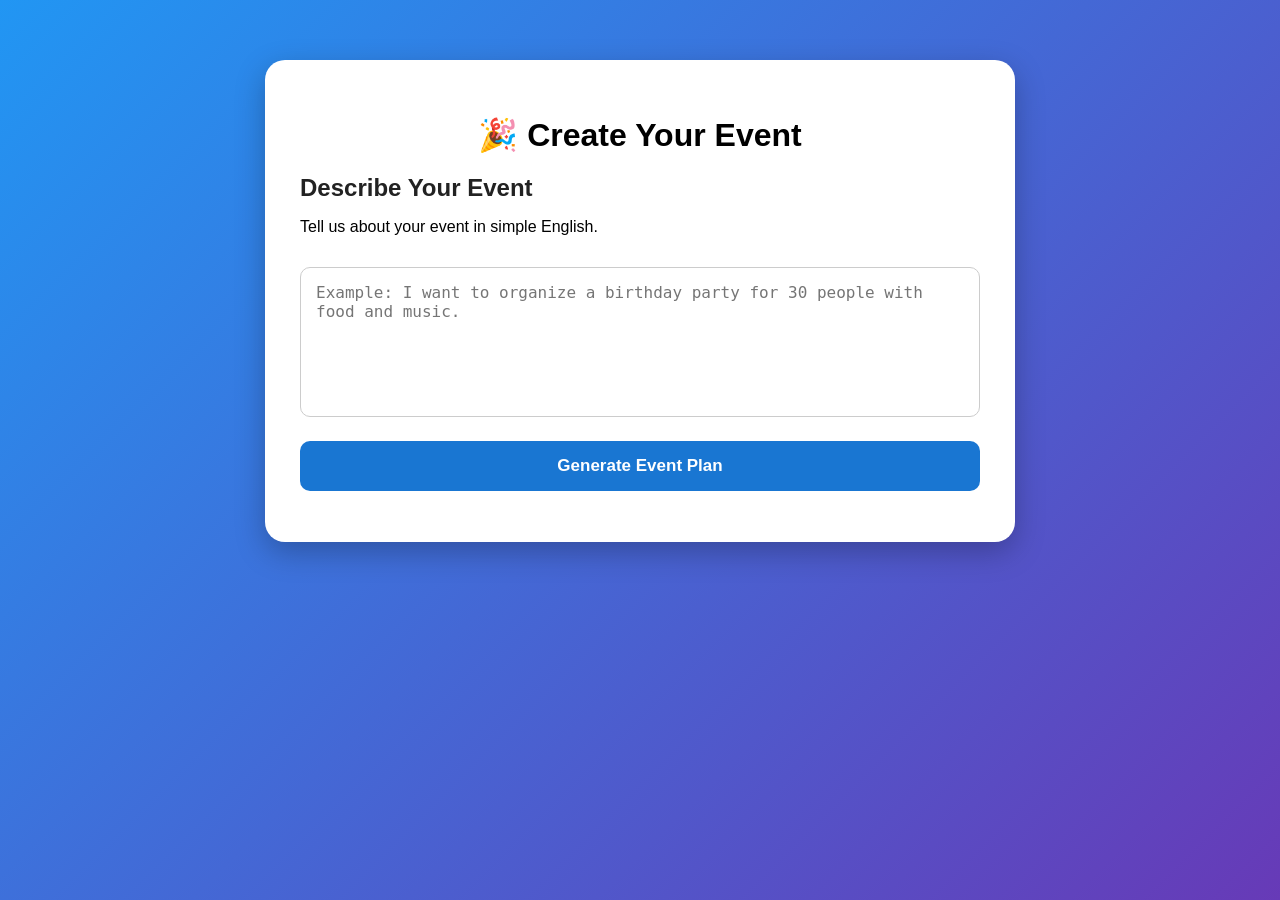
==== frontend/create.html @ 6b5cb4f7 "Event2Plan project" ====
<!DOCTYPE html>
<html lang="en">

<head>
    <meta charset="UTF-8">
    <meta name="viewport" content="width=device-width, initial-scale=1.0">

    <title>Create Event - Event2Plan</title>

    <link rel="stylesheet" href="style.css">
</head>

<body>

    <div class="container">

        <h1>🎉 Create Your Event</h1>

        <h2>Describe Your Event</h2>

        <p>
            Tell us about your event in simple English.
        </p>

        <textarea
            id="eventText"
            rows="8"
            placeholder="Example: I want to organize a birthday party for 30 people with food and music."
        ></textarea>

        <br>

        <button onclick="generatePlan()">
            Generate Event Plan
        </button>

        <p id="message"></p>

    </div>


    <script>

        async function generatePlan() {

            const text =
                document.getElementById("eventText").value.trim();

            const message =
                document.getElementById("message");


            // Empty input
            if (text === "") {

                message.innerText =
                    "Please describe your event.";

                return;
            }


            // Show processing message
            message.innerText =
                "Analyzing your event using NLP...";


            try {

                const response = await fetch("/generate", {

                    method: "POST",

                    headers: {
                        "Content-Type": "application/json"
                    },

                    body: JSON.stringify({
                        text: text
                    })

                });


                // Read server response
                const data = await response.json();


                console.log("NLP Result:", data);


                /*
                    Even if the server returns a fallback result,
                    we will continue to the result page.
                */

                if (!data.result) {

                    data.result = {

                        event_type: "Other",

                        people: "Not specified",

                        budget: "Not specified",

                        location: "Not specified",

                        requirements: [
                            "General arrangements"
                        ]

                    };

                }


                // Save result
                localStorage.setItem(
                    "eventData",
                    JSON.stringify(data)
                );


                // Open result page
                window.location.href = "/result.html";


            } catch (error) {

                console.error(
                    "Connection error:",
                    error
                );


                /*
                    If something unexpected happens,
                    create a safe result instead of showing
                    a technical error to the user.
                */

                const fallbackData = {

                    message: "NLP analysis completed",

                    result: {

                        event_type: "Other",

                        people: "Not specified",

                        budget: "Not specified",

                        location: "Not specified",

                        requirements: [
                            "General arrangements"
                        ]

                    }

                };


                localStorage.setItem(
                    "eventData",
                    JSON.stringify(fallbackData)
                );


                window.location.href =
                    "/result.html";

            }

        }

    </script>

</body>

</html>
---- frontend/style.css ----
* {
    box-sizing: border-box;
}

body {
    margin: 0;
    font-family: Arial, sans-serif;

    background: linear-gradient(
        135deg,
        #2196f3,
        #673ab7
    );

    min-height: 100vh;

    padding: 30px 0;
}

.container,
.result-container {

    width: 90%;

    max-width: 750px;

    margin: 30px auto;

    background: white;

    padding: 35px;

    border-radius: 20px;

    box-shadow:
        0 10px 30px rgba(0, 0, 0, 0.25);
}

h1 {

    text-align: center;

    font-size: 32px;

    margin-bottom: 10px;
}

.subtitle {

    text-align: center;

    color: #666;

    margin-bottom: 30px;
}

.card {

    background: #f7f8ff;

    padding: 25px;

    border-radius: 15px;
}

h2 {

    color: #222;

    margin-bottom: 10px;
}

textarea {

    width: 100%;

    height: 150px;

    padding: 15px;

    border: 1px solid #ccc;

    border-radius: 10px;

    resize: none;

    font-size: 16px;

    margin-top: 15px;

    margin-bottom: 20px;
}

button {

    width: 100%;

    padding: 15px;

    border: none;

    border-radius: 10px;

    background: #1976d2;

    color: white;

    font-size: 17px;

    font-weight: bold;

    cursor: pointer;
}

button:hover {

    background: #125ca1;
}

#error {

    color: red;

    text-align: center;
}

.result-section {

    margin-top: 20px;

    padding: 18px;

    border-radius: 12px;

    background: #f7f9fc;
}

.result-section h2 {

    font-size: 20px;

    margin-bottom: 10px;
}

.result-section p {

    font-size: 17px;

    color: #444;
}

ul {

    padding-left: 25px;

    margin-bottom: 5px;
}

li {

    margin-bottom: 8px;

    font-size: 16px;

    color: #444;
}
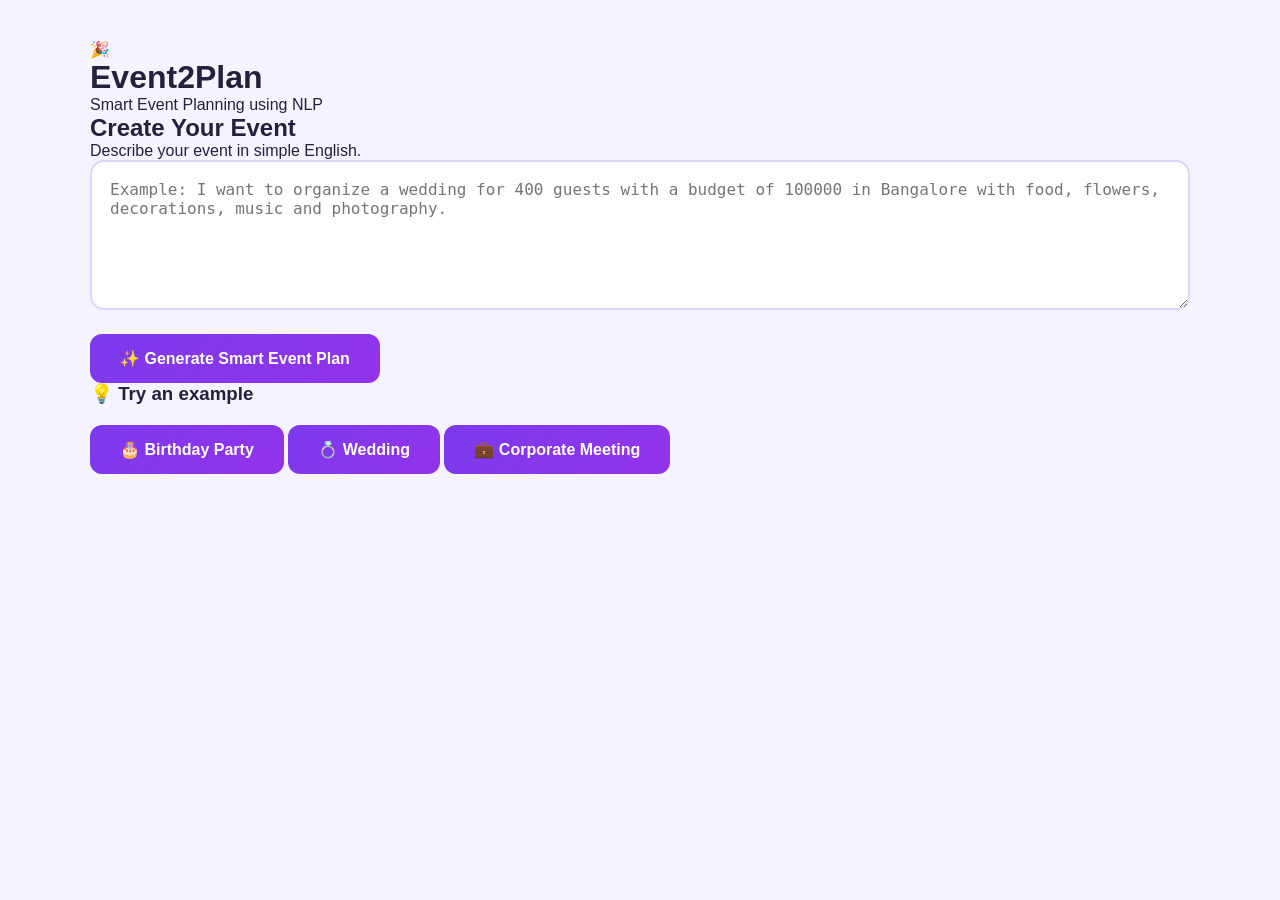
==== commit 5f7dfe9b: "Update create.html" ====
--- a/frontend/create.html
+++ b/frontend/create.html
@@ -1,183 +1,121 @@
 <!DOCTYPE html>
 <html lang="en">
-
 <head>
     <meta charset="UTF-8">
     <meta name="viewport" content="width=device-width, initial-scale=1.0">
-
-    <title>Create Event - Event2Plan</title>
-
+    <title>Event2Plan - Create Event</title>
     <link rel="stylesheet" href="style.css">
 </head>
 
 <body>
 
-    <div class="container">
+<div class="container">
 
-        <h1>🎉 Create Your Event</h1>
+    <header>
+        <div class="logo">🎉</div>
+        <h1>Event2Plan</h1>
+        <p>Smart Event Planning using NLP</p>
+    </header>
 
-        <h2>Describe Your Event</h2>
+    <section class="create-box">
 
-        <p>
-            Tell us about your event in simple English.
+        <h2>Create Your Event</h2>
+
+        <p class="subtitle">
+            Describe your event in simple English.
         </p>
 
         <textarea
             id="eventText"
-            rows="8"
-            placeholder="Example: I want to organize a birthday party for 30 people with food and music."
+            placeholder="Example: I want to organize a wedding for 400 guests with a budget of 100000 in Bangalore with food, flowers, decorations, music and photography."
         ></textarea>
 
-        <br>
-
         <button onclick="generatePlan()">
-            Generate Event Plan
+            ✨ Generate Smart Event Plan
         </button>
 
-        <p id="message"></p>
+        <p id="status"></p>
 
-    </div>
+    </section>
 
+    <section class="examples">
 
-    <script>
+        <h3>💡 Try an example</h3>
 
-        async function generatePlan() {
+        <button class="example"
+            onclick="useExample('I want to organize a birthday party for 50 people in Hyderabad with a budget of 30000 with food, decorations, music and photography.')">
+            🎂 Birthday Party
+        </button>
 
-            const text =
-                document.getElementById("eventText").value.trim();
+        <button class="example"
+            onclick="useExample('I want to organize a wedding for 400 guests with 100000 budget in Bangalore with food, flowers, decorations, music and photography.')">
+            💍 Wedding
+        </button>
 
-            const message =
-                document.getElementById("message");
+        <button class="example"
+            onclick="useExample('I want to organize a corporate meeting for 60 people in Chennai with a budget of 50000 with food, projector and sound system.')">
+            💼 Corporate Meeting
+        </button>
 
+    </section>
 
-            // Empty input
-            if (text === "") {
+</div>
 
-                message.innerText =
-                    "Please describe your event.";
+<script>
 
-                return;
-            }
+async function generatePlan() {
 
+    const text = document.getElementById("eventText").value.trim();
+    const status = document.getElementById("status");
 
-            // Show processing message
-            message.innerText =
-                "Analyzing your event using NLP...";
+    if (!text) {
+        status.textContent = "Please describe your event first.";
+        return;
+    }
 
+    status.textContent = "⏳ Generating your smart event plan...";
 
-            try {
+    try {
 
-                const response = await fetch("/generate", {
+        const response = await fetch("/generate", {
 
-                    method: "POST",
+            method: "POST",
 
-                    headers: {
-                        "Content-Type": "application/json"
-                    },
+            headers: {
+                "Content-Type": "application/json"
+            },
 
-                    body: JSON.stringify({
-                        text: text
-                    })
+            body: JSON.stringify({
+                text: text
+            })
 
-                });
+        });
 
+        const data = await response.json();
 
-                // Read server response
-                const data = await response.json();
-
-
-                console.log("NLP Result:", data);
-
-
-                /*
-                    Even if the server returns a fallback result,
-                    we will continue to the result page.
-                */
-
-                if (!data.result) {
-
-                    data.result = {
-
-                        event_type: "Other",
-
-                        people: "Not specified",
-
-                        budget: "Not specified",
-
-                        location: "Not specified",
-
-                        requirements: [
-                            "General arrangements"
-                        ]
-
-                    };
-
-                }
-
-
-                // Save result
-                localStorage.setItem(
-                    "eventData",
-                    JSON.stringify(data)
-                );
-
-
-                // Open result page
-                window.location.href = "/result.html";
-
-
-            } catch (error) {
-
-                console.error(
-                    "Connection error:",
-                    error
-                );
-
-
-                /*
-                    If something unexpected happens,
-                    create a safe result instead of showing
-                    a technical error to the user.
-                */
-
-                const fallbackData = {
-
-                    message: "NLP analysis completed",
-
-                    result: {
-
-                        event_type: "Other",
-
-                        people: "Not specified",
-
-                        budget: "Not specified",
-
-                        location: "Not specified",
-
-                        requirements: [
-                            "General arrangements"
-                        ]
-
-                    }
-
-                };
-
-
-                localStorage.setItem(
-                    "eventData",
-                    JSON.stringify(fallbackData)
-                );
-
-
-                window.location.href =
-                    "/result.html";
-
-            }
-
+        if (!response.ok || data.error) {
+            throw new Error(data.error || "Unable to generate plan.");
         }
 
-    </script>
+        localStorage.setItem(
+            "eventPlan",
+            JSON.stringify(data)
+        );
+
+        window.location.href = "result.html";
+
+    } catch (error) {
+
+        status.textContent =
+            "❌ " + error.message;
+    }
+}
+
+function useExample(text) {
+    document.getElementById("eventText").value = text;
+}
+
+</script>
 
 </body>
-
-</html>+</html>
--- a/frontend/style.css
+++ b/frontend/style.css
@@ -1,166 +1,282 @@
 * {
     box-sizing: border-box;
+    margin: 0;
+    padding: 0;
 }
 
 body {
-    margin: 0;
     font-family: Arial, sans-serif;
-
-    background: linear-gradient(
-        135deg,
-        #2196f3,
-        #673ab7
-    );
-
-    min-height: 100vh;
-
-    padding: 30px 0;
-}
-
-.container,
-.result-container {
-
+    background: #f5f3ff;
+    color: #25213b;
+}
+
+.header {
+    background: linear-gradient(135deg, #6d28d9, #9333ea);
+    color: white;
+    padding: 25px 8%;
+}
+
+.header h1 {
+    font-size: 32px;
+}
+
+.header p {
+    margin-top: 5px;
+    opacity: 0.9;
+}
+
+.container {
     width: 90%;
-
-    max-width: 750px;
-
-    margin: 30px auto;
-
+    max-width: 1100px;
+    margin: 40px auto;
+}
+
+.hero {
     background: white;
-
     padding: 35px;
-
     border-radius: 20px;
-
-    box-shadow:
-        0 10px 30px rgba(0, 0, 0, 0.25);
-}
-
-h1 {
-
+    box-shadow: 0 10px 35px rgba(60, 40, 100, 0.12);
     text-align: center;
-
-    font-size: 32px;
-
+}
+
+.hero h2 {
+    font-size: 30px;
+    margin-bottom: 12px;
+}
+
+.hero p {
+    color: #666;
+    margin-bottom: 25px;
+    line-height: 1.6;
+}
+
+textarea {
+    width: 100%;
+    min-height: 150px;
+    padding: 18px;
+    border: 2px solid #ddd6fe;
+    border-radius: 14px;
+    resize: vertical;
+    font-size: 16px;
+    outline: none;
+}
+
+textarea:focus {
+    border-color: #7c3aed;
+}
+
+button {
+    margin-top: 20px;
+    padding: 15px 30px;
+    border: none;
+    border-radius: 12px;
+    background: linear-gradient(135deg, #7c3aed, #9333ea);
+    color: white;
+    font-size: 16px;
+    font-weight: bold;
+    cursor: pointer;
+}
+
+button:hover {
+    transform: translateY(-1px);
+}
+
+.loading {
+    margin-top: 20px;
+    color: #6d28d9;
+    font-weight: bold;
+}
+
+.hidden {
+    display: none;
+}
+
+#resultSection {
+    margin-top: 35px;
+}
+
+.result-title {
+    text-align: center;
+    margin-bottom: 25px;
+}
+
+.result-title h2 {
+    font-size: 28px;
+}
+
+.result-title p {
+    color: #666;
+    margin-top: 7px;
+}
+
+.card,
+.summary-card {
+    background: white;
+    padding: 28px;
+    margin-bottom: 22px;
+    border-radius: 18px;
+    box-shadow: 0 7px 25px rgba(60, 40, 100, 0.08);
+}
+
+.card h3,
+.summary-card h3 {
+    margin-bottom: 20px;
+    color: #5b21b6;
+}
+
+.details-grid {
+    display: grid;
+    grid-template-columns: repeat(4, 1fr);
+    gap: 15px;
+}
+
+.detail-box {
+    background: #f5f3ff;
+    padding: 18px;
+    border-radius: 12px;
+}
+
+.detail-box span {
+    display: block;
+    color: #777;
+    font-size: 13px;
+    margin-bottom: 8px;
+}
+
+.detail-box strong {
+    font-size: 18px;
+}
+
+.tags {
+    display: flex;
+    flex-wrap: wrap;
+    gap: 10px;
+}
+
+.tag {
+    background: #ede9fe;
+    color: #5b21b6;
+    padding: 10px 15px;
+    border-radius: 20px;
+    font-weight: bold;
+}
+
+.budget-grid {
+    display: grid;
+    grid-template-columns: repeat(3, 1fr);
+    gap: 15px;
+}
+
+.budget-item {
+    background: #faf5ff;
+    border: 1px solid #e9d5ff;
+    padding: 18px;
+    border-radius: 12px;
+}
+
+.budget-item span {
+    display: block;
+    color: #777;
+    margin-bottom: 8px;
+}
+
+.budget-item strong {
+    font-size: 20px;
+    color: #6d28d9;
+}
+
+.list-grid {
+    display: grid;
+    grid-template-columns: repeat(2, 1fr);
+    gap: 12px;
+}
+
+.list-item {
+    padding: 15px;
+    background: #f8f7ff;
+    border-radius: 10px;
+    border-left: 4px solid #7c3aed;
+}
+
+.check-item {
+    display: flex;
+    align-items: center;
+    gap: 12px;
+    padding: 13px;
     margin-bottom: 10px;
-}
-
-.subtitle {
-
+    background: #fafafa;
+    border-radius: 10px;
+}
+
+.check-item input {
+    width: 18px;
+    height: 18px;
+}
+
+.timeline-item {
+    display: flex;
+    gap: 20px;
+    padding: 15px;
+    border-left: 3px solid #7c3aed;
+    margin-left: 10px;
+    margin-bottom: 10px;
+    background: #faf7ff;
+    border-radius: 0 10px 10px 0;
+}
+
+.timeline-time {
+    min-width: 90px;
+    font-weight: bold;
+    color: #6d28d9;
+}
+
+.summary-card {
+    background: linear-gradient(135deg, #6d28d9, #9333ea);
+    color: white;
+}
+
+.summary-card h3 {
+    color: white;
+}
+
+.summary-card p {
+    line-height: 1.7;
+}
+
+footer {
     text-align: center;
-
-    color: #666;
-
-    margin-bottom: 30px;
-}
-
-.card {
-
-    background: #f7f8ff;
-
-    padding: 25px;
-
-    border-radius: 15px;
-}
-
-h2 {
-
-    color: #222;
-
-    margin-bottom: 10px;
-}
-
-textarea {
-
-    width: 100%;
-
-    height: 150px;
-
-    padding: 15px;
-
-    border: 1px solid #ccc;
-
-    border-radius: 10px;
-
-    resize: none;
-
-    font-size: 16px;
-
-    margin-top: 15px;
-
-    margin-bottom: 20px;
-}
-
-button {
-
-    width: 100%;
-
-    padding: 15px;
-
-    border: none;
-
-    border-radius: 10px;
-
-    background: #1976d2;
-
-    color: white;
-
-    font-size: 17px;
-
-    font-weight: bold;
-
-    cursor: pointer;
-}
-
-button:hover {
-
-    background: #125ca1;
-}
-
-#error {
-
-    color: red;
-
-    text-align: center;
-}
-
-.result-section {
-
-    margin-top: 20px;
-
-    padding: 18px;
-
-    border-radius: 12px;
-
-    background: #f7f9fc;
-}
-
-.result-section h2 {
-
-    font-size: 20px;
-
-    margin-bottom: 10px;
-}
-
-.result-section p {
-
-    font-size: 17px;
-
-    color: #444;
-}
-
-ul {
-
-    padding-left: 25px;
-
-    margin-bottom: 5px;
-}
-
-li {
-
-    margin-bottom: 8px;
-
-    font-size: 16px;
-
-    color: #444;
-}+    padding: 30px;
+    color: #777;
+}
+
+@media (max-width: 800px) {
+
+    .details-grid {
+        grid-template-columns: repeat(2, 1fr);
+    }
+
+    .budget-grid {
+        grid-template-columns: repeat(2, 1fr);
+    }
+}
+
+@media (max-width: 550px) {
+
+    .container {
+        width: 94%;
+    }
+
+    .hero {
+        padding: 22px;
+    }
+
+    .hero h2 {
+        font-size: 24px;
+    }
+
+    .details-grid,
+    .budget-grid,
+    .list-grid {
+        grid-template-columns: 1fr;
+    }
+}
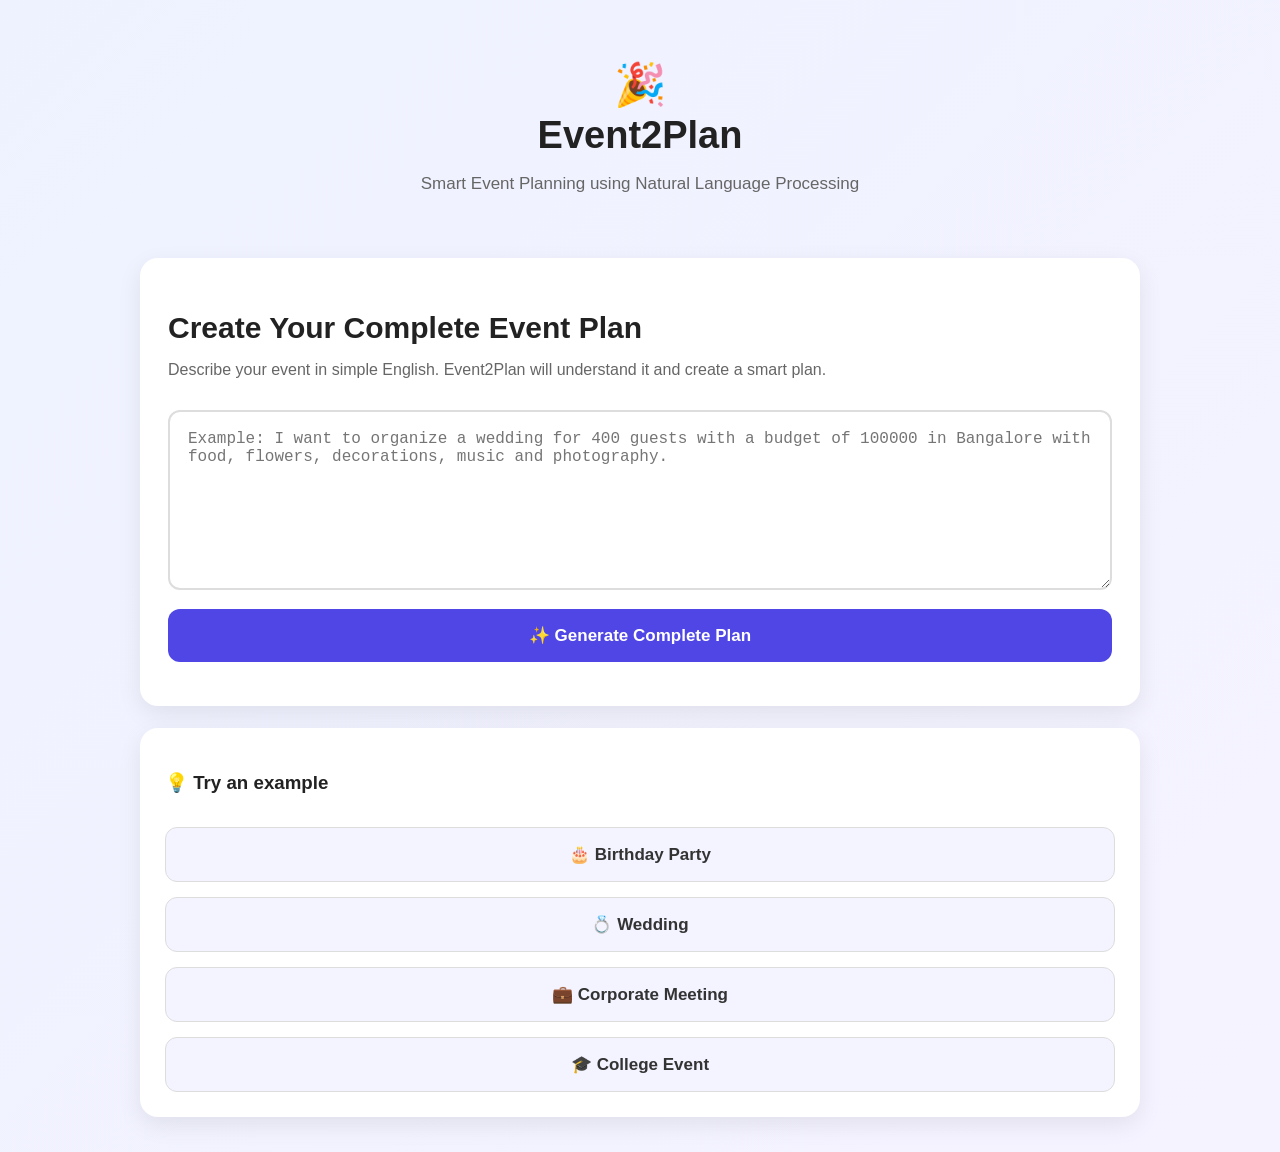
==== commit f5fcc2ea: "Update create.html" ====
--- a/frontend/create.html
+++ b/frontend/create.html
@@ -3,7 +3,9 @@
 <head>
     <meta charset="UTF-8">
     <meta name="viewport" content="width=device-width, initial-scale=1.0">
-    <title>Event2Plan - Create Event</title>
+
+    <title>Event2Plan - Smart Event Planner</title>
+
     <link rel="stylesheet" href="style.css">
 </head>
 
@@ -13,67 +15,113 @@
 
     <header>
         <div class="logo">🎉</div>
+
         <h1>Event2Plan</h1>
-        <p>Smart Event Planning using NLP</p>
+
+        <p>
+            Smart Event Planning using Natural Language Processing
+        </p>
     </header>
+
 
     <section class="create-box">
 
-        <h2>Create Your Event</h2>
+        <h2>Create Your Complete Event Plan</h2>
 
         <p class="subtitle">
             Describe your event in simple English.
+            Event2Plan will understand it and create a smart plan.
         </p>
+
 
         <textarea
             id="eventText"
             placeholder="Example: I want to organize a wedding for 400 guests with a budget of 100000 in Bangalore with food, flowers, decorations, music and photography."
         ></textarea>
 
-        <button onclick="generatePlan()">
-            ✨ Generate Smart Event Plan
+
+        <button
+            id="generateBtn"
+            onclick="generatePlan()"
+        >
+            ✨ Generate Complete Plan
         </button>
+
 
         <p id="status"></p>
 
     </section>
 
+
     <section class="examples">
 
         <h3>💡 Try an example</h3>
 
-        <button class="example"
-            onclick="useExample('I want to organize a birthday party for 50 people in Hyderabad with a budget of 30000 with food, decorations, music and photography.')">
+
+        <button
+            class="example"
+            onclick="useExample('I want to organize a birthday party for 50 people in Hyderabad with a budget of 30000 with food, decorations, music and photography.')"
+        >
             🎂 Birthday Party
         </button>
 
-        <button class="example"
-            onclick="useExample('I want to organize a wedding for 400 guests with 100000 budget in Bangalore with food, flowers, decorations, music and photography.')">
+
+        <button
+            class="example"
+            onclick="useExample('I want to organize a wedding for 400 guests with 100000 budget in Bangalore with food, flowers, decorations, music and photography.')"
+        >
             💍 Wedding
         </button>
 
-        <button class="example"
-            onclick="useExample('I want to organize a corporate meeting for 60 people in Chennai with a budget of 50000 with food, projector and sound system.')">
+
+        <button
+            class="example"
+            onclick="useExample('I want to organize a corporate meeting for 60 people in Chennai with a budget of 50000 with food, projector and sound system.')"
+        >
             💼 Corporate Meeting
+        </button>
+
+
+        <button
+            class="example"
+            onclick="useExample('I want to organize a college cultural fest for 500 students in Hyderabad with a budget of 80000 with stage, music, food, lighting and entertainment.')"
+        >
+            🎓 College Event
         </button>
 
     </section>
 
 </div>
 
+
 <script>
 
 async function generatePlan() {
 
-    const text = document.getElementById("eventText").value.trim();
-    const status = document.getElementById("status");
+    const text =
+        document.getElementById("eventText").value.trim();
+
+    const status =
+        document.getElementById("status");
+
+    const button =
+        document.getElementById("generateBtn");
+
 
     if (!text) {
-        status.textContent = "Please describe your event first.";
+
+        status.textContent =
+            "Please describe your event first.";
+
         return;
     }
 
-    status.textContent = "⏳ Generating your smart event plan...";
+
+    status.textContent =
+        "⏳ Understanding your event and creating a smart plan...";
+
+    button.disabled = true;
+
 
     try {
 
@@ -91,28 +139,48 @@
 
         });
 
-        const data = await response.json();
+
+        const data =
+            await response.json();
+
 
         if (!response.ok || data.error) {
-            throw new Error(data.error || "Unable to generate plan.");
+
+            throw new Error(
+                data.error ||
+                "Unable to generate event plan."
+            );
         }
+
 
         localStorage.setItem(
             "eventPlan",
             JSON.stringify(data)
         );
 
-        window.location.href = "result.html";
+
+        window.location.href =
+            "result.html";
+
 
     } catch (error) {
 
+        console.error(error);
+
         status.textContent =
             "❌ " + error.message;
+
+        button.disabled = false;
     }
 }
 
+
 function useExample(text) {
-    document.getElementById("eventText").value = text;
+
+    document.getElementById(
+        "eventText"
+    ).value = text;
+
 }
 
 </script>
--- a/frontend/style.css
+++ b/frontend/style.css
@@ -1,150 +1,130 @@
 * {
     box-sizing: border-box;
+}
+
+body {
     margin: 0;
-    padding: 0;
-}
-
-body {
     font-family: Arial, sans-serif;
-    background: #f5f3ff;
-    color: #25213b;
-}
-
-.header {
-    background: linear-gradient(135deg, #6d28d9, #9333ea);
-    color: white;
-    padding: 25px 8%;
-}
-
-.header h1 {
-    font-size: 32px;
-}
-
-.header p {
-    margin-top: 5px;
-    opacity: 0.9;
+    background: linear-gradient(135deg, #eef2ff, #f5f3ff);
+    color: #222;
 }
 
 .container {
-    width: 90%;
-    max-width: 1100px;
-    margin: 40px auto;
-}
-
-.hero {
+    width: 92%;
+    max-width: 1000px;
+    margin: 35px auto;
+}
+
+header {
+    text-align: center;
+    padding: 25px;
+}
+
+.logo {
+    font-size: 42px;
+}
+
+header h1 {
+    margin: 5px 0;
+    font-size: 38px;
+}
+
+header p {
+    color: #666;
+    font-size: 17px;
+}
+
+.create-box,
+.section,
+.summary {
     background: white;
-    padding: 35px;
-    border-radius: 20px;
-    box-shadow: 0 10px 35px rgba(60, 40, 100, 0.12);
-    text-align: center;
-}
-
-.hero h2 {
+    border-radius: 18px;
+    padding: 28px;
+    margin: 22px 0;
+    box-shadow: 0 8px 25px rgba(0,0,0,0.08);
+}
+
+.create-box h2 {
     font-size: 30px;
-    margin-bottom: 12px;
-}
-
-.hero p {
+    margin-bottom: 8px;
+}
+
+.subtitle {
     color: #666;
-    margin-bottom: 25px;
-    line-height: 1.6;
 }
 
 textarea {
     width: 100%;
-    min-height: 150px;
+    min-height: 180px;
     padding: 18px;
-    border: 2px solid #ddd6fe;
-    border-radius: 14px;
+    margin-top: 15px;
+    border: 2px solid #ddd;
+    border-radius: 12px;
+    font-size: 16px;
     resize: vertical;
-    font-size: 16px;
-    outline: none;
-}
-
-textarea:focus {
-    border-color: #7c3aed;
 }
 
 button {
-    margin-top: 20px;
-    padding: 15px 30px;
+    width: 100%;
     border: none;
     border-radius: 12px;
-    background: linear-gradient(135deg, #7c3aed, #9333ea);
+    padding: 16px;
+    margin-top: 15px;
+    background: #4f46e5;
     color: white;
-    font-size: 16px;
+    font-size: 17px;
     font-weight: bold;
     cursor: pointer;
 }
 
 button:hover {
-    transform: translateY(-1px);
-}
-
-.loading {
-    margin-top: 20px;
-    color: #6d28d9;
-    font-weight: bold;
-}
-
-.hidden {
-    display: none;
-}
-
-#resultSection {
-    margin-top: 35px;
-}
-
-.result-title {
-    text-align: center;
-    margin-bottom: 25px;
-}
-
-.result-title h2 {
-    font-size: 28px;
-}
-
-.result-title p {
-    color: #666;
-    margin-top: 7px;
-}
-
-.card,
-.summary-card {
+    opacity: 0.9;
+}
+
+.examples {
     background: white;
-    padding: 28px;
-    margin-bottom: 22px;
+    padding: 25px;
     border-radius: 18px;
-    box-shadow: 0 7px 25px rgba(60, 40, 100, 0.08);
-}
-
-.card h3,
-.summary-card h3 {
-    margin-bottom: 20px;
-    color: #5b21b6;
-}
-
-.details-grid {
+    box-shadow: 0 8px 25px rgba(0,0,0,0.08);
+}
+
+.example {
+    background: #f3f4ff;
+    color: #333;
+    border: 1px solid #ddd;
+}
+
+#status {
+    text-align: center;
+    font-weight: bold;
+    margin-top: 15px;
+}
+
+.hero {
+    text-align: center;
+    padding: 15px;
+}
+
+.cards {
     display: grid;
-    grid-template-columns: repeat(4, 1fr);
-    gap: 15px;
-}
-
-.detail-box {
-    background: #f5f3ff;
-    padding: 18px;
-    border-radius: 12px;
-}
-
-.detail-box span {
-    display: block;
-    color: #777;
-    font-size: 13px;
-    margin-bottom: 8px;
-}
-
-.detail-box strong {
-    font-size: 18px;
+    grid-template-columns: repeat(2, 1fr);
+    gap: 18px;
+}
+
+.card {
+    background: white;
+    padding: 25px;
+    border-radius: 18px;
+    box-shadow: 0 8px 25px rgba(0,0,0,0.08);
+}
+
+.card h3 {
+    margin-top: 0;
+}
+
+.card p {
+    font-size: 20px;
+    font-weight: bold;
 }
 
 .tags {
@@ -155,7 +135,6 @@
 
 .tag {
     background: #ede9fe;
-    color: #5b21b6;
     padding: 10px 15px;
     border-radius: 20px;
     font-weight: bold;
@@ -163,26 +142,16 @@
 
 .budget-grid {
     display: grid;
-    grid-template-columns: repeat(3, 1fr);
-    gap: 15px;
+    grid-template-columns: repeat(2, 1fr);
+    gap: 12px;
 }
 
 .budget-item {
-    background: #faf5ff;
-    border: 1px solid #e9d5ff;
-    padding: 18px;
-    border-radius: 12px;
-}
-
-.budget-item span {
-    display: block;
-    color: #777;
-    margin-bottom: 8px;
-}
-
-.budget-item strong {
-    font-size: 20px;
-    color: #6d28d9;
+    padding: 16px;
+    background: #f8fafc;
+    border-radius: 12px;
+    display: flex;
+    justify-content: space-between;
 }
 
 .list-grid {
@@ -193,90 +162,67 @@
 
 .list-item {
     padding: 15px;
-    background: #f8f7ff;
-    border-radius: 10px;
-    border-left: 4px solid #7c3aed;
+    background: #f8fafc;
+    border-radius: 12px;
 }
 
 .check-item {
     display: flex;
     align-items: center;
-    gap: 12px;
-    padding: 13px;
-    margin-bottom: 10px;
-    background: #fafafa;
-    border-radius: 10px;
-}
-
-.check-item input {
-    width: 18px;
-    height: 18px;
+    gap: 15px;
+    padding: 14px;
+    margin: 10px 0;
+    background: #f8fafc;
+    border-radius: 12px;
+}
+
+.number {
+    min-width: 30px;
+    height: 30px;
+    border-radius: 50%;
+    background: #4f46e5;
+    color: white;
+    display: flex;
+    align-items: center;
+    justify-content: center;
 }
 
 .timeline-item {
     display: flex;
     gap: 20px;
-    padding: 15px;
-    border-left: 3px solid #7c3aed;
-    margin-left: 10px;
-    margin-bottom: 10px;
-    background: #faf7ff;
-    border-radius: 0 10px 10px 0;
-}
-
-.timeline-time {
-    min-width: 90px;
-    font-weight: bold;
-    color: #6d28d9;
-}
-
-.summary-card {
-    background: linear-gradient(135deg, #6d28d9, #9333ea);
-    color: white;
-}
-
-.summary-card h3 {
-    color: white;
-}
-
-.summary-card p {
-    line-height: 1.7;
-}
-
-footer {
-    text-align: center;
-    padding: 30px;
-    color: #777;
-}
-
-@media (max-width: 800px) {
-
-    .details-grid {
-        grid-template-columns: repeat(2, 1fr);
-    }
-
-    .budget-grid {
-        grid-template-columns: repeat(2, 1fr);
-    }
-}
-
-@media (max-width: 550px) {
-
-    .container {
-        width: 94%;
-    }
-
-    .hero {
-        padding: 22px;
-    }
-
-    .hero h2 {
-        font-size: 24px;
-    }
-
-    .details-grid,
+    padding: 16px;
+    border-left: 4px solid #4f46e5;
+    margin: 10px 0;
+    background: #f8fafc;
+}
+
+.timeline-item strong {
+    min-width: 100px;
+}
+
+.summary {
+    background: #eef2ff;
+}
+
+.back-btn {
+    margin-bottom: 40px;
+}
+
+.error {
+    color: #dc2626;
+    text-align: center;
+    font-weight: bold;
+}
+
+@media (max-width: 700px) {
+
+    .cards,
     .budget-grid,
     .list-grid {
         grid-template-columns: 1fr;
     }
-}
+
+    header h1 {
+        font-size: 30px;
+    }
+}
